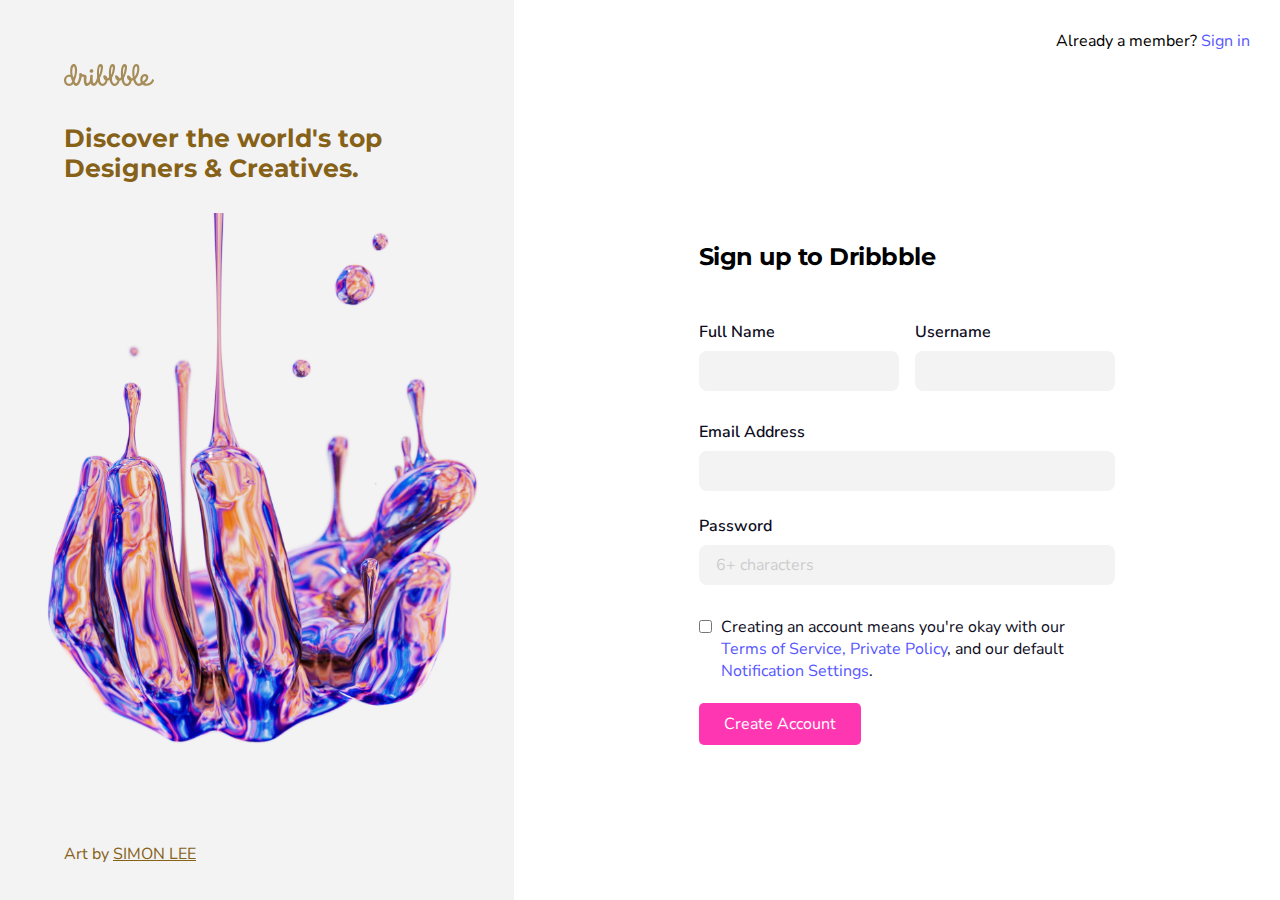
==== index.html @ e70670bd "Add files via upload" ====
<!DOCTYPE html>
<html lang="en">

<head>
    <meta charset="UTF-8" />
    <meta http-equiv="X-UA-Compatible" content="IE=edge" />
    <meta name="viewport" content="width=device-width, initial-scale=1.0" />
    <link rel="stylesheet" href="./css/style.css" />
    <title>Sign Up  Dribbble</title>
</head>

<body>
    <div class="full-page">
        <section class="left-sidebar">
            <div>
                <header>
                    <a class="logo" href="#">
                        <svg viewBox="0 0 96 24" role="img" aria-labelledby="acbvnp7t60ugn976a3kjc06nii86m1a2"
                            class="icon dribbble-logo">
                            <title id="acbvnp7t60ugn976a3kjc06nii86m1a2">
                                Dribbble: the community for graphic design
                            </title>
                            <path fill-rule="evenodd" clip-rule="evenodd"
                                d="M95.8512 18.5141C91.8395 25.3156 85.4862 23.342 83.5781 21.7968C82.7661 22.3478 81.342 23.5554 79.4433 23.4161C75.3996 23.1192 73.9514 17.3405 73.9514 17.3405C73.9804 17.3636 72.747 17.7662 72.0802 17.759C72.0716 19.4536 70.6067 23.5018 66.6533 23.4501C62.217 23.3922 61.3151 16.7828 61.3151 16.7828C61.3151 16.7828 60.8736 17.3959 59.195 18.0064C59.2795 16.7045 59.2177 23.2519 53.9006 23.3481C49.6971 23.4242 48.5623 16.6809 48.5623 16.6809C48.5623 16.6809 47.8331 17.4385 46.4199 17.7012C46.5097 16.378 46.3637 23.3703 41.0459 23.3481C37.4523 23.3331 36.2242 19.1941 36.3197 18.6197C36.4416 17.8875 35.1052 23.4511 31.6145 23.3644C30.1739 23.322 29.1 22.2791 28.4261 20.8885C27.524 21.9209 26.2142 23.3644 24.7448 23.3644C22.1075 23.3644 20.9446 21.1584 21.1416 14.8577C21.1583 14.1105 21.1044 13.8165 20.3616 13.7047C19.9157 13.6304 19.459 13.4895 18.976 13.4152C18.8211 13.932 17.5076 23.1962 12.9912 23.372C11.476 23.4311 10.6475 22.1186 9.96715 21.1443C8.92417 22.5241 7.54738 23.4161 5.58603 23.4161C2.26365 23.4161 0 20.7302 0 17.417C0 14.1038 2.26365 11.4182 5.58603 11.4182C6.17345 11.4182 6.33836 11.5024 6.87502 11.659C5.77137 1.61058 8.37774 0.0401515 10.6578 0.0401515C12.8467 0.0401515 16.5863 5.12064 11.3244 18.0074C12.4926 21.8512 15.0111 21.6338 16.2214 13.7212C16.4676 12.1128 15.809 9.9423 16.8335 9.63937C18.7061 9.08575 18.9048 10.7468 19.7828 11.0235C20.7112 11.316 21.2531 11.2875 22.1444 11.4736C23.6674 11.771 24.2618 12.5892 24.0761 14.4113C23.8533 16.7171 23.4636 20.0729 24.652 20.4818C25.5091 20.779 27.0739 19.0016 27.3485 18.0291C27.623 17.0566 27.6803 16.7237 27.7047 16.0105C27.7419 14.4859 27.7884 13.3684 28.0484 12.2154C28.1597 11.7693 28.2865 11.4739 28.7912 11.4537C29.2066 11.4431 29.9661 11.318 30.3005 11.5782C30.7461 11.9131 30.6905 12.2529 30.6393 13.1471C30.121 25.8966 34.11 19.5319 35.2994 14.4357C34.876 8.67313 35.1667 0.145675 38.7779 0.00265405C40.6559 -0.0717249 41.4861 1.43282 41.5775 2.55581C41.8357 5.72757 40.3888 10.9815 38.4859 14.5148C37.3984 21.7242 43.2411 23.1498 44.1754 17.3952C42.6467 16.6684 40.9947 13.7265 42.339 12.2928C43.0934 11.4882 46.2335 12.6441 46.2849 15.1651C47.8252 14.7531 48.0308 13.8835 48.0522 14.0276C47.6287 8.265 48.0214 0.145749 51.6328 0.00272768C53.5106 -0.0716513 54.3408 1.43289 54.4321 2.55589C54.6904 5.72764 53.2435 10.9816 51.3408 14.5149C50.253 21.7243 56.096 23.1498 57.0301 17.3953C55.8983 17.1769 53.5091 14.0478 54.8876 12.2929C55.6243 11.3551 58.7528 13.3053 59.1032 15.2486C60.5829 14.8298 60.7838 13.9878 60.805 14.1296C60.3815 8.36712 60.7742 0.247876 64.3855 0.104854C66.2634 0.0304754 67.0936 1.53502 67.1849 2.65802C67.4432 5.82977 65.9962 11.0838 64.0933 14.6171C63.0058 21.8266 68.8485 23.2519 69.7829 17.4973C68.2276 17.2383 66.0171 13.9344 67.7962 12.2442C68.507 11.5689 71.2229 13.3219 71.8586 15.3218C72.742 15.2878 73.2918 14.9833 73.4097 14.9525C71.9995 8.18754 73.0493 0.0705829 76.9342 0.00282686C79.0338 -0.0337594 81.0867 1.13799 80.1856 7.57394C79.3256 13.7146 76.234 16.2916 76.2411 16.331C76.4211 17.0667 78.0074 23.2233 82.0023 19.9749C81.7955 19.5066 81.5885 19.0282 81.4728 18.4486C80.8107 15.0729 82.1112 11.2599 85.6462 10.6436C87.6715 10.2906 89.5793 11.2766 89.881 13.4996C90.3773 17.1371 87.0927 19.7715 85.8437 20.3429C85.2843 20.0251 90.9148 23.6362 94.2563 16.3995C94.45 15.9863 94.6837 16.0213 94.9863 16.2343C95.2 16.3847 96.4175 17.5379 95.8512 18.5141ZM8.00277 16.5233C7.83274 16.0149 7.48381 14.8949 7.36044 14.4096C6.68091 13.8187 6.19588 13.7227 5.32365 13.7227C3.38526 13.7227 2.24437 15.5148 2.24437 17.4473C2.24437 19.3798 3.48729 21.1722 5.42567 21.1722C7.10552 21.1722 8.38402 20.03 8.77408 18.4132C8.50106 17.7829 8.23024 17.2036 8.00277 16.5233ZM10.6103 2.70004C9.24825 2.70004 8.78622 5.94913 8.87589 8.72092C8.95519 11.1715 9.63996 13.329 9.99519 14.2956C10.0854 14.4168 10.0686 14.338 10.1491 14.4665C12.514 9.28488 11.5331 2.70004 10.6103 2.70004ZM38.9724 2.80209C37.212 2.60021 37.2233 9.93334 37.4419 11.5782C38.3561 10.1157 39.9444 3.1959 38.9724 2.80209V2.80209ZM51.827 2.80209C50.0667 2.60021 50.078 9.93334 50.2966 11.5782C51.2108 10.1157 52.7991 3.1959 51.827 2.80209ZM64.5798 2.90412C62.8194 2.70223 62.8307 10.0354 63.0494 11.6804C63.9635 10.2177 65.5518 3.2979 64.5798 2.90412V2.90412ZM77.1284 2.37283C74.3857 2.9236 75.0244 12.0682 75.4409 13.672C78.6717 9.23475 78.7381 2.20615 77.1284 2.37283V2.37283ZM87.4073 13.8005C87.268 13.2175 86.5707 12.9058 86.0894 12.9826C84.7123 13.1707 83.3767 14.8858 83.8937 17.497C84.0087 18.0786 84.2967 18.6138 84.2921 18.5961C87.3741 16.5285 87.636 14.8991 87.4073 13.8005ZM29.3312 9.43526C28.9376 9.43534 28.5528 9.31869 28.2255 9.10007C27.8982 8.88145 27.6431 8.57067 27.4924 8.20705C27.3417 7.84344 27.3023 7.4433 27.379 7.05726C27.4558 6.67122 27.6453 6.31661 27.9236 6.03827C28.2019 5.75994 28.5565 5.57039 28.9425 5.49359C29.3285 5.41679 29.7287 5.45619 30.0923 5.60681C30.456 5.75744 30.7668 6.01252 30.9854 6.33979C31.2041 6.66706 31.3208 7.05183 31.3208 7.44542C31.3208 7.70672 31.2693 7.96546 31.1693 8.20686C31.0694 8.44827 30.9228 8.66763 30.7381 8.8524C30.5533 9.03718 30.334 9.18375 30.0926 9.28376C29.8512 9.38377 29.5925 9.43525 29.3312 9.43526V9.43526Z">
                            </path>
                        </svg>
                    </a>

                    <h1>Discover the world's top Designers & Creatives.</h1>
                </header>

                <div class="artwork">
                    <div class="artwork-image"></div>
                    <p class="artwork-attribution">
                        Art by
                        <a class="url" rel="contact" href="https://unsplash.com/@simonppt">SIMON LEE</a>
                    </p>
                </div>
            </div>
        </section>

        <section class="main-content">
            <nav class="sign-in-label">
                <p>
                    Already a member? <span><a href="#">Sign in</a></span>
                </p>
            </nav>

            <main>
                <div>
                    <h2>Sign up to Dribbble</h2>

                  

                    <div class="sign-up-form-container">
                        <form>
                            <div class="name">
                                <article>
                                    <label for="full-name">Full Name</label>
                                    <input type="text" id="full-name" />
                                </article>

                                <article>
                                    <label for="username">Username</label>
                                    <input type="text" id="username" />
                                </article>
                            </div>

                            <article>
                                <label for="email-address">Email Address</label>
                                <input type="email" id="email-address" />
                            </article>

                            <article>
                                <label for="password">Password</label>
                                <input type="password" id="password" placeholder="6+ characters" />
                            </article>

                            <article class="terms-and-conditions">
                                <input type="checkbox" id="terms-and-conditions" />
                                <label for="terms-and-conditions">
                                    <p>
                                        Creating an account means you're okay with our
                                        <span>Terms of Service, Private Policy</span>, and our
                                        default <span>Notification Settings</span>.
                                    </p>
                                </label>
                            </article>

                            <article>
                                <a href="/get-started.html" class="create-account-btn btn"><span>Create Account</span></a>
                            </article>
                        </form>
                    </div>

                </div>
            </main>
        </section>
    </div>
</body>

</html>
---- css/style.css ----
@import url("https://fonts.googleapis.com/css2?family=Montserrat:wght@100;200;300;400;500;600;700;800;900&display=swap");
@import url("https://fonts.googleapis.com/css2?family=Nunito+Sans:wght@200;300;400;600;700;800;900&display=swap");

:root {
  --default-section-padding: 0px 20px;
  --right-section-padding: 30px 60px 0;
  --left-sidebar-width-960: 450px;
  --left-sidebar-width-1100: 514px;
  --sections-max-width-for-mobile: 536px;
  --header-padding--960: 40px 40px 30px;
  --header-padding--1100: 64px 64px 30px;
  --attribution-padding--960: 25px 40px 35px;
  --attribution-padding--1100: 25px 64px 35px;
  --main-font-family: "Nunito Sans", sans-serif;
  --headers-font-family: "Montserrat", sans-serif;
  --left-sidebar-text-color: #866118;
}

* {
  padding: 0px;
  margin: 0px;
  font-family: var(--main-font-family);
  box-sizing: border-box;
}

.full-page {
  display: flex;
  align-items: stretch;
  flex-direction: column;
  gap: 1.2rem;
  height: 100vh;
}

/* ====== Left Side Bar ====== */
.left-sidebar {
  display: flex;
  justify-content: center;
}

.left-sidebar > div {
  display: flex;
  flex-direction: column;
  align-items: stretch;
  justify-content: space-between;
  height: 100%;
  width: 100%;
  max-width: var(--sections-max-width-for-mobile);
  padding: var(--default-section-padding);
  padding-top: 48px;
}

.logo svg {
  width: 90px;
  height: auto;
}

header h1 {
  display: none;
}

.artwork {
  display: none;
}

/* ====== Right Section - Main Content ====== */
.main-content {
  height: 100%;
  flex-grow: 1;
  display: flex;
  flex-direction: column;
}

article {
  margin-bottom: 6px;
}

/*====== Nav ======*/
nav.sign-in-label {
  display: none;
}

/* ====== Main ====== */
main {
  display: flex;
  align-items: center;
  justify-content: center;
  flex-grow: 1;
}

main > div {
  width: 100%;
  max-width: var(--sections-max-width-for-mobile);
  padding: var(--default-section-padding);
}

main h2 {
  font-family: var(--headers-font-family);
  margin-bottom: 26px;
  letter-spacing: -0.5px;
}

/*====== OR LINE ======*/

/* .or-line {
  display: flex;
  align-items: center;
  justify-content: space-between;
  margin: 25px 0px;
}

.or-line hr {
  display: inline-block;
  width: 40%;
  color: rgb(172, 168, 168);
}

.or-line p {
  color: rgb(110, 110, 110);
} */

.divider {
  margin-bottom: 10px;
  border: none;
  border-top: 1px solid #e0e0e0;
  color: #6e6d7a;
  text-align: center;
  overflow: visible;
}

.divider::after {
  content: "Or";
  position: relative;
  top: -10px;
  padding: 0 16px;
  background: rgb(255, 255, 255);
}

/*====== Sign up btns ======*/
.social-icons {
  position: relative;
  width: 1.1rem;
}

.different-sign-up-options {
  display: flex;
  gap: 1rem;
  margin-bottom: 40px;
}

@media (max-width: 390px) {
  .different-sign-up-options {
    flex-direction: column;
    gap: 0.5rem;
  }
}

.sign-up-twitter-btn,
.sign-up-facebook-btn {
  display: flex;
  align-items: center;
  justify-content: center;
  padding: 10px 12px;
  text-decoration: none;
  background-color: rgb(240, 240, 240);
  border-radius: 5px;
}

.sign-up-twitter-btn:hover,
.sign-up-facebook-btn:hover {
  background-color: rgb(219, 219, 219);
}

.sign-up-google-btn {
  display: flex;
  align-items: center;
  justify-content: center;
  gap: 1rem;
  background-color: rgb(17, 112, 255);
  text-decoration: none;
  color: white !important;
  padding: 10px 25px;
  border-radius: 5px;
}

.sign-up-google-btn:hover {
  background-color: rgb(49, 129, 250);
}

.create-account-btn {
  display: inline-block;
  width: 100%;
  text-align: center;
  background-color: rgb(255, 54, 178);
  text-decoration: none;
  color: white !important;
  padding: 10px 25px;
  border-radius: 5px;
}

.create-account-btn:hover {
  background-color: rgb(243, 91, 185);
}

/* ====== Input Fields ====== */
input[type="text"]:hover,
input[type="email"]:hover,
input[type="password"]:hover {
  border-color: rgba(0, 0, 0, 0.1);
  background-color: #fff;
  box-shadow: 0 0 0 4px rgba(234, 76, 137, 0.1);
}

input[type="text"]:focus,
input[type="email"]:focus,
input[type="password"]:focus {
  border-color: rgba(234, 76, 137, 0.4);
  background-color: #fff;
  box-shadow: 0 0 0 4px rgba(234, 76, 137, 0.1);
}

input[type="text"]:active,
input[type="email"]:active,
input[type="password"]:active {
  border-color: #e7e7e9;
  background-color: #fff;
  box-shadow: none;
}

input[type="text"],
input[type="email"],
input[type="password"] {
  width: 100%;
  height: 40px;
  background-color: #f3f3f4;
  color: #0d0c22;
  border: 1px solid transparent;
  outline: none;
  outline-color: lightcoral;
  border-radius: 3px;
  font-size: 16px;
  padding: 10px 16px;
  border-radius: 8px;

  transition: background-color 200ms ease, outline 200ms ease, color 200ms ease,
    box-shadow 200ms ease, -webkit-box-shadow 200ms ease;
}

input::placeholder {
  opacity: 0.3;
}

label {
  display: block;
  margin: 24px 0 8px;
  color: #0d0c22;
  font-weight: 600;
}

.name {
  display: flex;
  gap: 1rem;
}

@media (max-width: 390px) {
  .name {
    flex-direction: column;
    gap: 0rem;
  }
}

/* ====== Terms and Conditions ====== */
input[type="checkbox"] + label:hover,
input[type="checkbox"] + label:focus,
input[type="checkbox"]:hover,
input[type="checkbox"]:focus {
  cursor: pointer;
}

.terms-and-conditions {
  display: flex;
  gap: 0.6rem;
  align-items: flex-start;
  padding: 25px 0px;
}

.terms-and-conditions label {
  margin: 0;
  font-weight: 400;
}

.terms-and-conditions input {
  transform: translateY(4px);
  top: 5px;
}

.terms-and-conditions span {
  color: rgb(87, 87, 255);
}

/* ====== Footer ====== */
.reference {
  display: flex;
  align-items: center;
}

.reference img {
  height: 4rem;
  margin: 0px 10px;
}

footer {
  margin-top: 20px;
}

@media (min-width: 960px) {
  .full-page {
    flex-direction: row;
    overflow: hidden !important;
  }

  /* ====== Left Side Bar ====== */
  .left-sidebar {
    background-color: #f3f3f3;
    width: var(--left-sidebar-width-960);
  }

  .left-sidebar header {
    color: var(--left-sidebar-text-color);
  }

  .left-sidebar > div {
    padding: 0;
  }

  .logo svg {
    color: var(--left-sidebar-text-color);
    fill: currentColor;
    opacity: 0.7;
    margin-bottom: 30px;
  }

  .left-sidebar header {
    width: 100%;
    padding: var(--header-padding--960);
  }

  header h1 {
    font-family: var(--headers-font-family);
    display: block;
    font-size: 25px;
    line-height: 30px;
  }

  .artwork {
    display: flex;
    flex-direction: column;
    justify-content: flex-end;
    flex-grow: 1;
  }

  .artwork-image {
    flex-grow: 1;
    background-image: url(/simon-lee-ynmPY1MLwMs-unsplash.jpg);
    background-repeat: no-repeat;
    background-position: bottom center;
    background-size: cover;
  }

  .artwork p {
    padding: var(--attribution-padding--960);
    color: var(--left-sidebar-text-color);
  }

  .artwork p a {
    color: var(--left-sidebar-text-color);
  }

  /* ====== Right Section - Main Content ====== */
  .main-content {
    overflow: auto !important;
  }

  main > div {
    padding: var(--right-section-padding);
  }

  nav.sign-in-label {
    display: flex;
    align-items: center;
    justify-content: flex-end;
    padding: 30px 30px 0;
  }

  nav.sign-in-label a {
    text-decoration: none;
    color: rgb(87, 87, 255);
  }

  nav.sign-in-label a:hover {
    color: rgb(74, 74, 253);
  }

  .create-account-btn {
    display: inline;
  }
}

@media (min-width: 1100px) {
  /* ====== Left Side Bar ====== */
  .left-sidebar {
    width: var(--left-sidebar-width-1100);
  }

  .left-sidebar header {
    padding: var(--header-padding--1100);
  }

  .artwork p {
    padding: var(--attribution-padding--1100);
  }
}
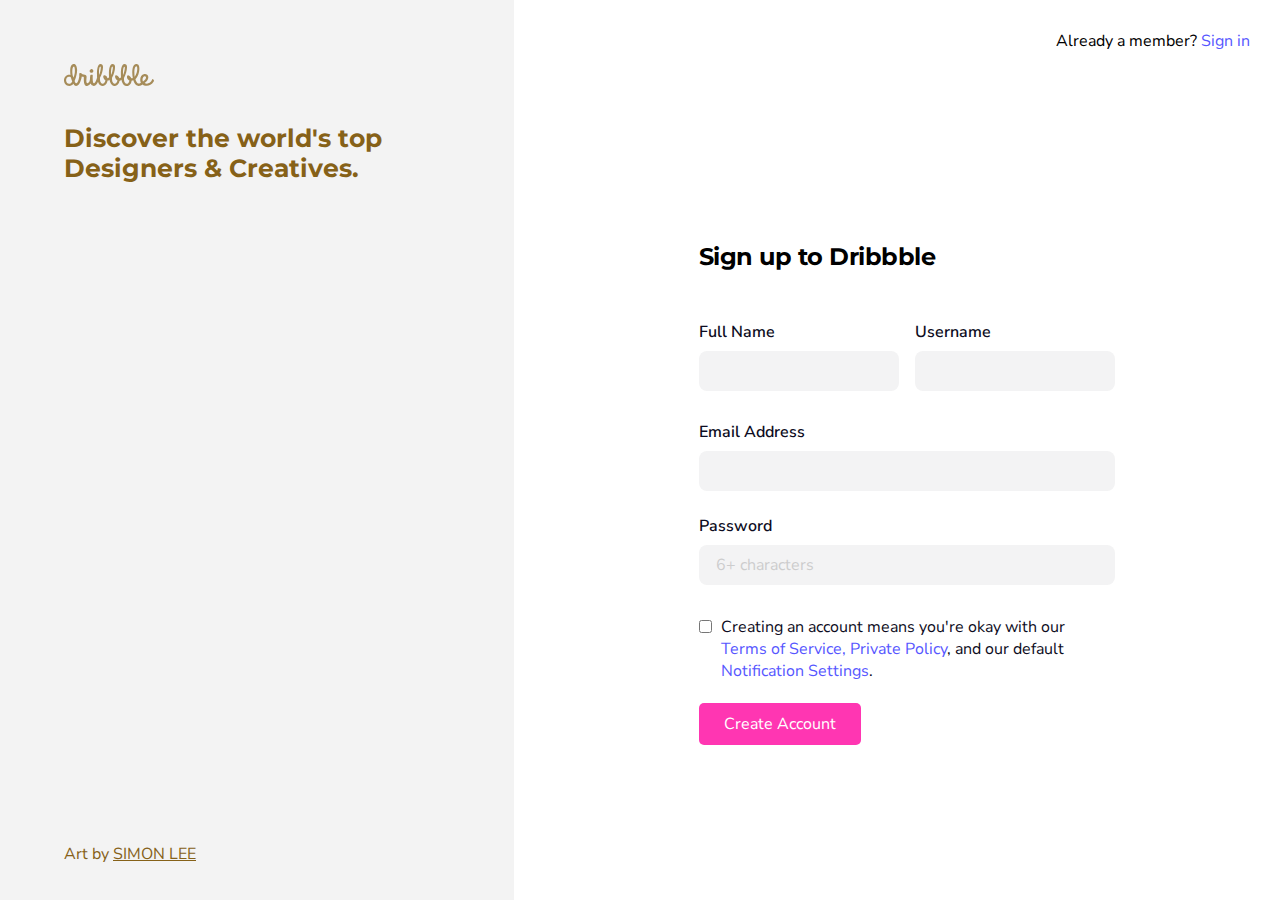
==== commit 23bfd913: "Add files via upload" ====
--- a/index.html
+++ b/index.html
@@ -88,7 +88,7 @@
                             </article>
 
                             <article>
-                                <a href="/get-started.html" class="create-account-btn btn"><span>Create Account</span></a>
+                                <a href="./get-started.html" class="create-account-btn btn"><span>Create Account</span></a>
                             </article>
                         </form>
                     </div>
--- a/css/style.css
+++ b/css/style.css
@@ -360,7 +360,7 @@
 
   .artwork-image {
     flex-grow: 1;
-    background-image: url(/simon-lee-ynmPY1MLwMs-unsplash.jpg);
+    background-image: url(./simon-lee-ynmPY1MLwMs-unsplash.jpg);
     background-repeat: no-repeat;
     background-position: bottom center;
     background-size: cover;
